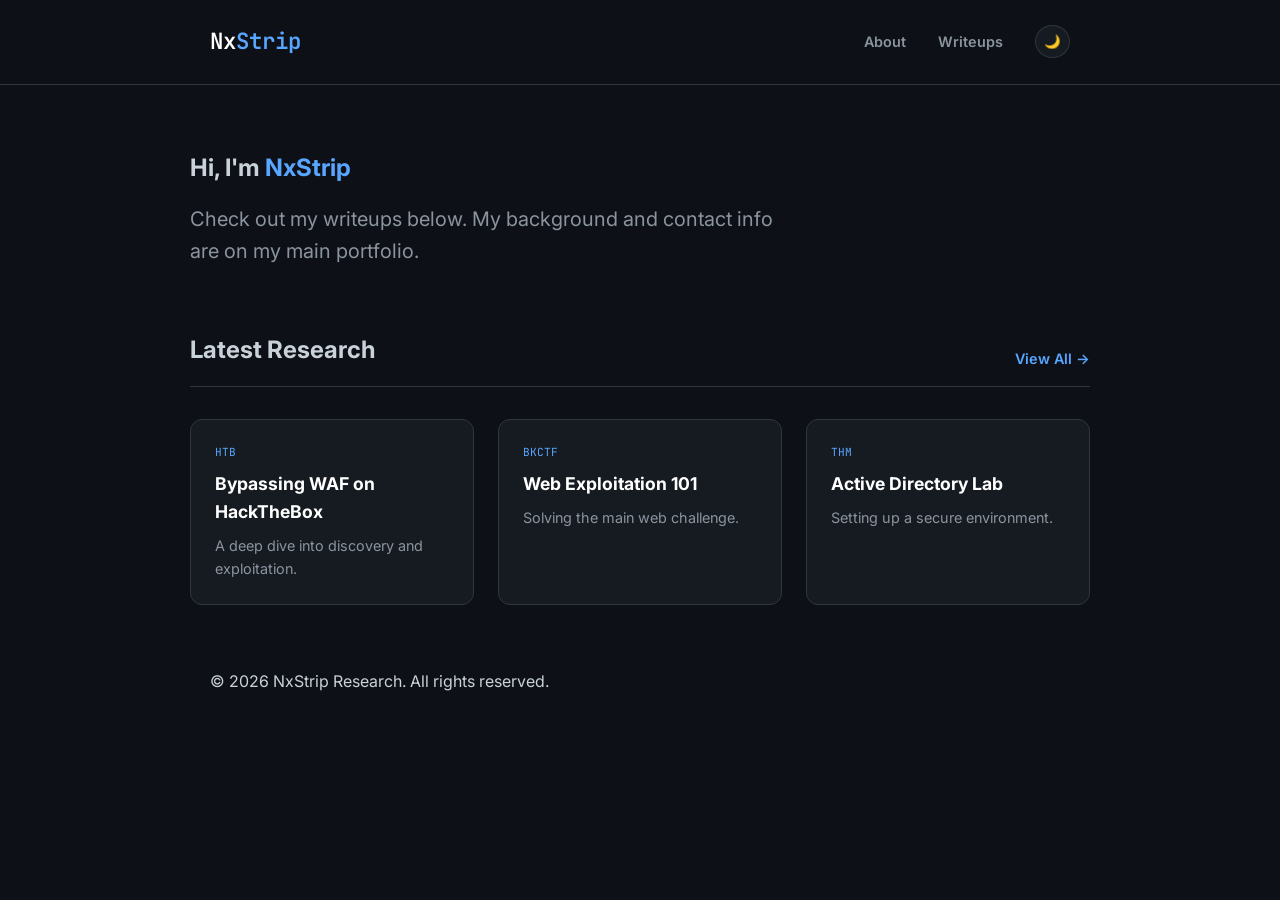
==== index.html @ ff256d43 "Enhance SEO and update content in index.html Updated the title and added meta tags for SEO. Modified" ====
<!DOCTYPE html>
<html lang="en" data-theme="dark">
<head>
    <meta charset="UTF-8">
    <meta name="viewport" content="width=device-width, initial-scale=1.0">
    
    <title>NxStrip | Security Research & Writeups</title>
    <meta name="description" content="Cybersecurity writeups, CTF walkthroughs, and security research by NxStrip. Exploring Red Team operations and vulnerability assessment.">
    <meta name="keywords" content="Cybersecurity Writeups, CTF Walkthroughs, HTB, THM, Red Team, Bug Bounty, NxStrip">
    <meta name="author" content="NxStrip">

    <meta property="og:type" content="website">
    <meta property="og:url" content="https://nxstrip-writeups.vercel.app/">
    <meta property="og:title" content="NxStrip | Security Research & Writeups">
    <meta property="og:description" content="Detailed security research, CTF solutions, and machine walkthroughs by NxStrip.">
    <meta property="og:image" content="https://nxstrip.vercel.app/assets/Banner.png"> 

    <meta property="twitter:card" content="summary_large_image">
    <meta property="twitter:url" content="https://nxstrip-writeups.vercel.app/">
    <meta property="twitter:title" content="NxStrip | Security Research & Writeups">
    <meta property="twitter:description" content="Detailed security research, CTF solutions, and machine walkthroughs by NxStrip.">
    <meta property="twitter:image" content="https://nxstrip.vercel.app/assets/Banner.png">

    <meta name="google-site-verification" content="1mSbR5uK103kIENG4MTsjqUqDj8OhXG8KhCVlVGKae4" />

    <link rel="stylesheet" href="style.css">
    <link href="https://fonts.googleapis.com/css2?family=Inter:wght@300;400;600&family=JetBrains+Mono&display=swap" rel="stylesheet">
    
    <script defer src="/_vercel/insights/script.js"></script>
</head>
<body>

    <nav>
        <div class="container">
            <a href="index.html" class="logo">Nx<span>Strip</span></a>
            <div class="nav-right">
                <ul>
                    <li><a href="https://nxstrip.vercel.app/">About</a></li>
                    <li><a href="writeups.html">Writeups</a></li>
                </ul>
                <button id="theme-toggle" aria-label="Toggle Theme">
                    <span class="icon">🌙</span>
                </button>
            </div>
        </div>
    </nav>

    <section id="about" class="container section-padding">
        <div class="about-content">
            <h1>Hi, I'm <span class="highlight">NxStrip</span></h1>
            <p class="bio">Check out my writeups below. My background and contact info are on my main portfolio.</p>
        </div>
    </section>

    <main class="container section-padding" style="padding-top: 0;">
        <div class="section-header">
            <h2>Latest Research</h2>
            <a href="writeups.html" class="btn-more">View All →</a>
        </div>
        <hr class="divider">
        <div id="latest-grid" class="grid"></div>
    </main>

    <footer>
        <div class="container">
            <p>&copy; 2026 NxStrip Research. All rights reserved.</p>
        </div>
    </footer>

    <script src="db.js"></script>
    <script src="script.js"></script>
    
</body>
</html>
---- style.css ----
:root[data-theme="dark"] {
    --bg: #0d1117;
    --card-bg: #161b22;
    --text-main: #c9d1d9;
    --text-dim: #8b949e;
    --accent: #58a6ff;
    --border: #30363d;
    --header-color: #ffffff;
}

:root[data-theme="light"] {
    --bg: #f6f8fa;
    --card-bg: #ffffff;
    --text-main: #24292f;
    --text-dim: #57606a;
    --accent: #0969da;
    --border: #d0d7de;
    --header-color: #1b1f24;
}

* { box-sizing: border-box; margin: 0; padding: 0; transition: background 0.3s, color 0.3s; }

body {
    background-color: var(--bg);
    color: var(--text-main);
    font-family: 'Inter', sans-serif;
    line-height: 1.6;
}

.container { max-width: 900px; margin: 0 auto; padding: 0 20px; }
.section-padding { padding: 4rem 0; }
.highlight { color: var(--accent); }

/* Navigation */
nav { padding: 1.5rem 0; border-bottom: 1px solid var(--border); position: sticky; top: 0; background: var(--bg); z-index: 100; }
nav .container { display: flex; justify-content: space-between; align-items: center; }
.nav-right { display: flex; align-items: center; gap: 2rem; }
.logo { font-family: 'JetBrains Mono', monospace; font-weight: 600; text-decoration: none; color: var(--header-color); font-size: 1.4rem; }
.logo span { color: var(--accent); }
nav ul { display: flex; list-style: none; gap: 2rem; }
nav ul a { text-decoration: none; color: var(--text-dim); font-size: 0.9rem; font-weight: 600; }

/* Theme Toggle */
#theme-toggle { background: var(--card-bg); border: 1px solid var(--border); padding: 8px; border-radius: 50%; cursor: pointer; display: flex; align-items: center; justify-content: center; }

/* About Section */
.bio { font-size: 1.25rem; color: var(--text-dim); margin-top: 1rem; max-width: 600px; }
.skills { margin-top: 1.5rem; display: flex; gap: 0.8rem; flex-wrap: wrap; }
.skills span { background: var(--border); padding: 4px 12px; border-radius: 20px; font-size: 0.8rem; font-family: 'JetBrains Mono'; }

/* Writeups Grid */
.section-header { display: flex; justify-content: space-between; align-items: flex-end; margin-bottom: 1rem; }
.btn-more { text-decoration: none; color: var(--accent); font-weight: 600; font-size: 0.9rem; }
.divider { border: 0; border-top: 1px solid var(--border); margin-bottom: 2rem; }
.grid { display: grid; grid-template-columns: repeat(auto-fill, minmax(280px, 1fr)); gap: 1.5rem; }

.card {
    background: var(--card-bg);
    border: 1px solid var(--border);
    padding: 1.5rem;
    border-radius: 12px;
    text-decoration: none;
    display: flex;
    flex-direction: column;
}

.card:hover { border-color: var(--accent); transform: translateY(-3px); transition: 0.2s; }
.platform-tag { font-family: 'JetBrains Mono'; font-size: 0.7rem; text-transform: uppercase; color: var(--accent); margin-bottom: 0.5rem; display: block; }
.card h3 { color: var(--header-color); margin-bottom: 0.5rem; font-size: 1.1rem; }
.card p { color: var(--text-dim); font-size: 0.9rem; flex-grow: 1; }

/* Markdown Reader Improvements */
.markdown-body {
    font-size: 1.1rem;
    line-height: 1.8;
    max-width: 800px;
    margin: 0 auto;
}

.markdown-body h1, .markdown-body h2, .markdown-body h3 {
    color: var(--header-color);
    margin-top: 2.5rem;
    margin-bottom: 1rem;
    font-weight: 600;
}

.markdown-body h1 { border-bottom: 2px solid var(--accent); padding-bottom: 0.5rem; }

.markdown-body p { margin-bottom: 1.5rem; color: var(--text-main); }

/* Pro Code Blocks */
.markdown-body pre {
    background: #000 !important;
    padding: 1.5rem;
    border-radius: 8px;
    border: 1px solid var(--border);
    overflow-x: auto;
    margin: 2rem 0;
}

.markdown-body code {
    font-family: 'JetBrains Mono', monospace;
    font-size: 0.95rem;
}

/* Image styling inside writeups */
.markdown-body img {
    max-width: 100%;
    border-radius: 8px;
    border: 1px solid var(--border);
    margin: 2rem 0;
}

/* Blockquotes for "Analysis" notes */
.markdown-body blockquote {
    border-left: 4px solid var(--accent);
    padding: 1rem 1.5rem;
    background: var(--card-bg);
    margin: 2rem 0;
    font-style: italic;
    color: var(--text-dim);
}
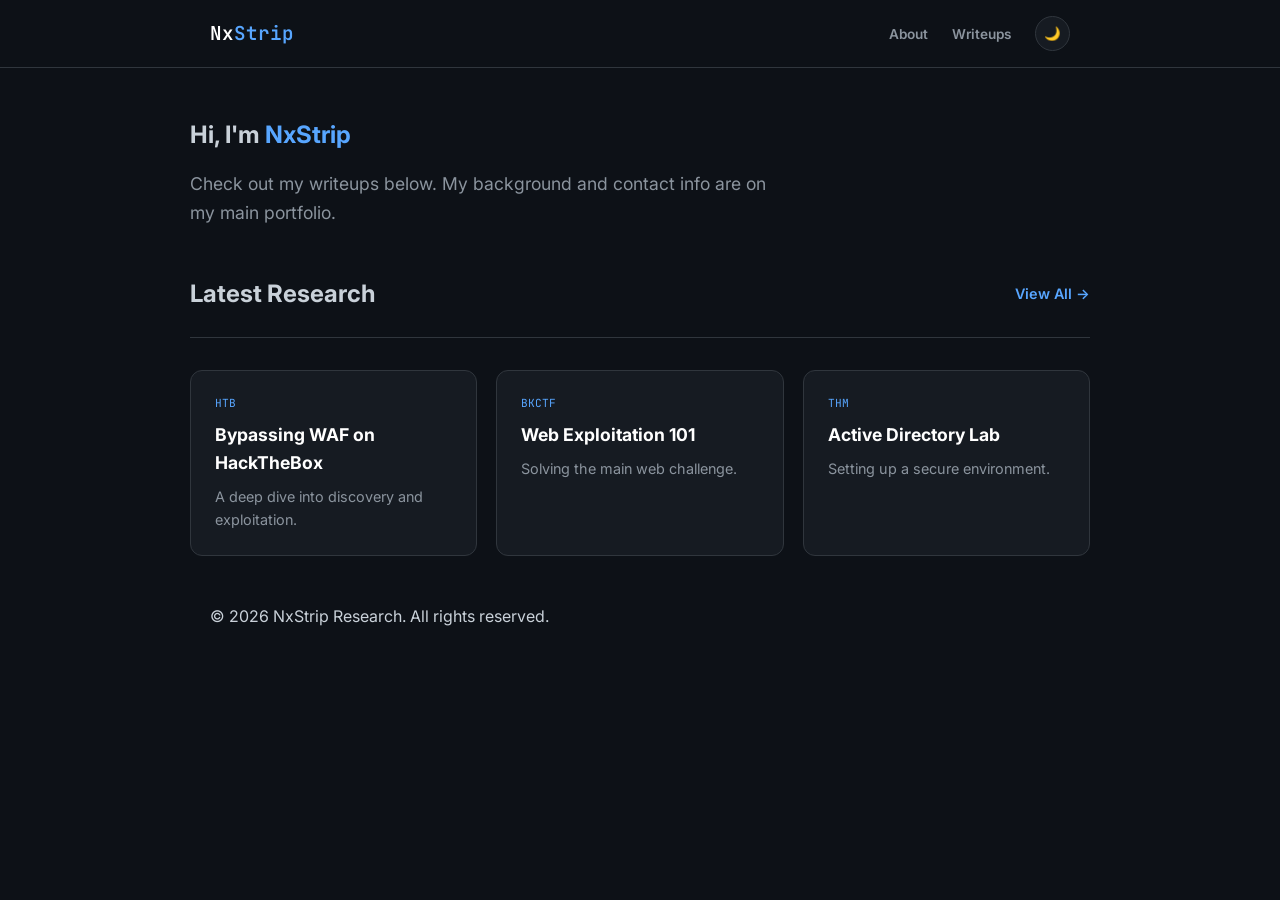
==== commit d94bb6ad: "Update Open Graph and Twitter image URLs" ====
--- a/index.html
+++ b/index.html
@@ -13,18 +13,23 @@
     <meta property="og:url" content="https://nxstrip-writeups.vercel.app/">
     <meta property="og:title" content="NxStrip | Security Research & Writeups">
     <meta property="og:description" content="Detailed security research, CTF solutions, and machine walkthroughs by NxStrip.">
-    <meta property="og:image" content="https://nxstrip.vercel.app/assets/Banner.png"> 
+    <meta property="og:image" content="https://nxstrip-writeups.app/assets/Banner.png"> 
 
     <meta property="twitter:card" content="summary_large_image">
     <meta property="twitter:url" content="https://nxstrip-writeups.vercel.app/">
     <meta property="twitter:title" content="NxStrip | Security Research & Writeups">
     <meta property="twitter:description" content="Detailed security research, CTF solutions, and machine walkthroughs by NxStrip.">
-    <meta property="twitter:image" content="https://nxstrip.vercel.app/assets/Banner.png">
+    <meta property="twitter:image" content="https://nxstrip-writeups.app/assets/Banner.png">
 
     <meta name="google-site-verification" content="1mSbR5uK103kIENG4MTsjqUqDj8OhXG8KhCVlVGKae4" />
 
     <link rel="stylesheet" href="style.css">
     <link href="https://fonts.googleapis.com/css2?family=Inter:wght@300;400;600&family=JetBrains+Mono&display=swap" rel="stylesheet">
+
+    
+    <link rel="icon" type="image/x-icon" href="assets/favicon.ico">
+    <link rel="icon" type="image/png" href="assets/favicon.png">
+    <link rel="apple-touch-icon" sizes="180x180" href="assets/apple-touch-icon.png">
     
     <script defer src="/_vercel/insights/script.js"></script>
 </head>
--- a/style.css
+++ b/style.css
@@ -25,34 +25,34 @@
     color: var(--text-main);
     font-family: 'Inter', sans-serif;
     line-height: 1.6;
+    overflow-x: hidden; /* Prevents accidental horizontal scrolling */
 }
 
 .container { max-width: 900px; margin: 0 auto; padding: 0 20px; }
-.section-padding { padding: 4rem 0; }
+.section-padding { padding: 3rem 0; } /* Slightly reduced for mobile-friendly spacing */
 .highlight { color: var(--accent); }
 
 /* Navigation */
-nav { padding: 1.5rem 0; border-bottom: 1px solid var(--border); position: sticky; top: 0; background: var(--bg); z-index: 100; }
+nav { padding: 1rem 0; border-bottom: 1px solid var(--border); position: sticky; top: 0; background: var(--bg); z-index: 100; }
 nav .container { display: flex; justify-content: space-between; align-items: center; }
-.nav-right { display: flex; align-items: center; gap: 2rem; }
-.logo { font-family: 'JetBrains Mono', monospace; font-weight: 600; text-decoration: none; color: var(--header-color); font-size: 1.4rem; }
+.nav-right { display: flex; align-items: center; gap: 1.5rem; }
+.logo { font-family: 'JetBrains Mono', monospace; font-weight: 600; text-decoration: none; color: var(--header-color); font-size: 1.2rem; }
 .logo span { color: var(--accent); }
-nav ul { display: flex; list-style: none; gap: 2rem; }
-nav ul a { text-decoration: none; color: var(--text-dim); font-size: 0.9rem; font-weight: 600; }
+nav ul { display: flex; list-style: none; gap: 1.5rem; }
+nav ul a { text-decoration: none; color: var(--text-dim); font-size: 0.85rem; font-weight: 600; }
+nav ul a.highlight { color: var(--accent); }
 
 /* Theme Toggle */
-#theme-toggle { background: var(--card-bg); border: 1px solid var(--border); padding: 8px; border-radius: 50%; cursor: pointer; display: flex; align-items: center; justify-content: center; }
+#theme-toggle { background: var(--card-bg); border: 1px solid var(--border); padding: 8px; border-radius: 50%; cursor: pointer; display: flex; align-items: center; justify-content: center; width: 35px; height: 35px; }
 
 /* About Section */
-.bio { font-size: 1.25rem; color: var(--text-dim); margin-top: 1rem; max-width: 600px; }
-.skills { margin-top: 1.5rem; display: flex; gap: 0.8rem; flex-wrap: wrap; }
-.skills span { background: var(--border); padding: 4px 12px; border-radius: 20px; font-size: 0.8rem; font-family: 'JetBrains Mono'; }
+.bio { font-size: 1.1rem; color: var(--text-dim); margin-top: 1rem; max-width: 600px; }
 
 /* Writeups Grid */
-.section-header { display: flex; justify-content: space-between; align-items: flex-end; margin-bottom: 1rem; }
+.section-header { display: flex; justify-content: space-between; align-items: center; margin-bottom: 1.5rem; }
 .btn-more { text-decoration: none; color: var(--accent); font-weight: 600; font-size: 0.9rem; }
 .divider { border: 0; border-top: 1px solid var(--border); margin-bottom: 2rem; }
-.grid { display: grid; grid-template-columns: repeat(auto-fill, minmax(280px, 1fr)); gap: 1.5rem; }
+.grid { display: grid; grid-template-columns: repeat(auto-fill, minmax(280px, 1fr)); gap: 1.2rem; }
 
 .card {
     background: var(--card-bg);
@@ -62,61 +62,43 @@
     text-decoration: none;
     display: flex;
     flex-direction: column;
+    height: 100%;
 }
 
-.card:hover { border-color: var(--accent); transform: translateY(-3px); transition: 0.2s; }
-.platform-tag { font-family: 'JetBrains Mono'; font-size: 0.7rem; text-transform: uppercase; color: var(--accent); margin-bottom: 0.5rem; display: block; }
+.card:hover { border-color: var(--accent); transform: translateY(-3px); }
+.platform-tag { font-family: 'JetBrains Mono'; font-size: 0.7rem; text-transform: uppercase; color: var(--accent); margin-bottom: 0.5rem; }
 .card h3 { color: var(--header-color); margin-bottom: 0.5rem; font-size: 1.1rem; }
 .card p { color: var(--text-dim); font-size: 0.9rem; flex-grow: 1; }
 
 /* Markdown Reader Improvements */
-.markdown-body {
-    font-size: 1.1rem;
-    line-height: 1.8;
-    max-width: 800px;
-    margin: 0 auto;
+.markdown-body { font-size: 1.05rem; line-height: 1.7; max-width: 100%; margin: 0 auto; word-wrap: break-word; }
+.markdown-body h1, .markdown-body h2, .markdown-body h3 { color: var(--header-color); margin-top: 2rem; margin-bottom: 1rem; font-weight: 600; }
+.markdown-body h1 { border-bottom: 2px solid var(--accent); padding-bottom: 0.5rem; font-size: 1.8rem; }
+.markdown-body pre { background: #000 !important; padding: 1.2rem; border-radius: 8px; border: 1px solid var(--border); overflow-x: auto; margin: 1.5rem 0; }
+.markdown-body code { font-family: 'JetBrains Mono', monospace; font-size: 0.9rem; }
+.markdown-body img { max-width: 100%; height: auto; border-radius: 8px; border: 1px solid var(--border); margin: 1.5rem 0; }
+
+/* ============================================================
+   MOBILE RESPONSIVENESS 
+   ============================================================ */
+
+@media (max-width: 600px) {
+    .section-padding { padding: 2rem 0; }
+    
+    /* Navigation Adjustments */
+    .nav-right { gap: 1rem; }
+    nav ul { gap: 1rem; }
+    .logo { font-size: 1.1rem; }
+    
+    /* Bio & Typography */
+    .bio { font-size: 1rem; }
+    .markdown-body { font-size: 1rem; }
+    .markdown-body h1 { font-size: 1.5rem; }
+
+    /* Filters (for writeups.html) */
+    .filters { flex-direction: column; align-items: stretch; gap: 0.8rem; }
+    .filter-dropdown { width: 100%; }
+    
+    /* Grid Spacing */
+    .grid { grid-template-columns: 1fr; gap: 1rem; }
 }
-
-.markdown-body h1, .markdown-body h2, .markdown-body h3 {
-    color: var(--header-color);
-    margin-top: 2.5rem;
-    margin-bottom: 1rem;
-    font-weight: 600;
-}
-
-.markdown-body h1 { border-bottom: 2px solid var(--accent); padding-bottom: 0.5rem; }
-
-.markdown-body p { margin-bottom: 1.5rem; color: var(--text-main); }
-
-/* Pro Code Blocks */
-.markdown-body pre {
-    background: #000 !important;
-    padding: 1.5rem;
-    border-radius: 8px;
-    border: 1px solid var(--border);
-    overflow-x: auto;
-    margin: 2rem 0;
-}
-
-.markdown-body code {
-    font-family: 'JetBrains Mono', monospace;
-    font-size: 0.95rem;
-}
-
-/* Image styling inside writeups */
-.markdown-body img {
-    max-width: 100%;
-    border-radius: 8px;
-    border: 1px solid var(--border);
-    margin: 2rem 0;
-}
-
-/* Blockquotes for "Analysis" notes */
-.markdown-body blockquote {
-    border-left: 4px solid var(--accent);
-    padding: 1rem 1.5rem;
-    background: var(--card-bg);
-    margin: 2rem 0;
-    font-style: italic;
-    color: var(--text-dim);
-}
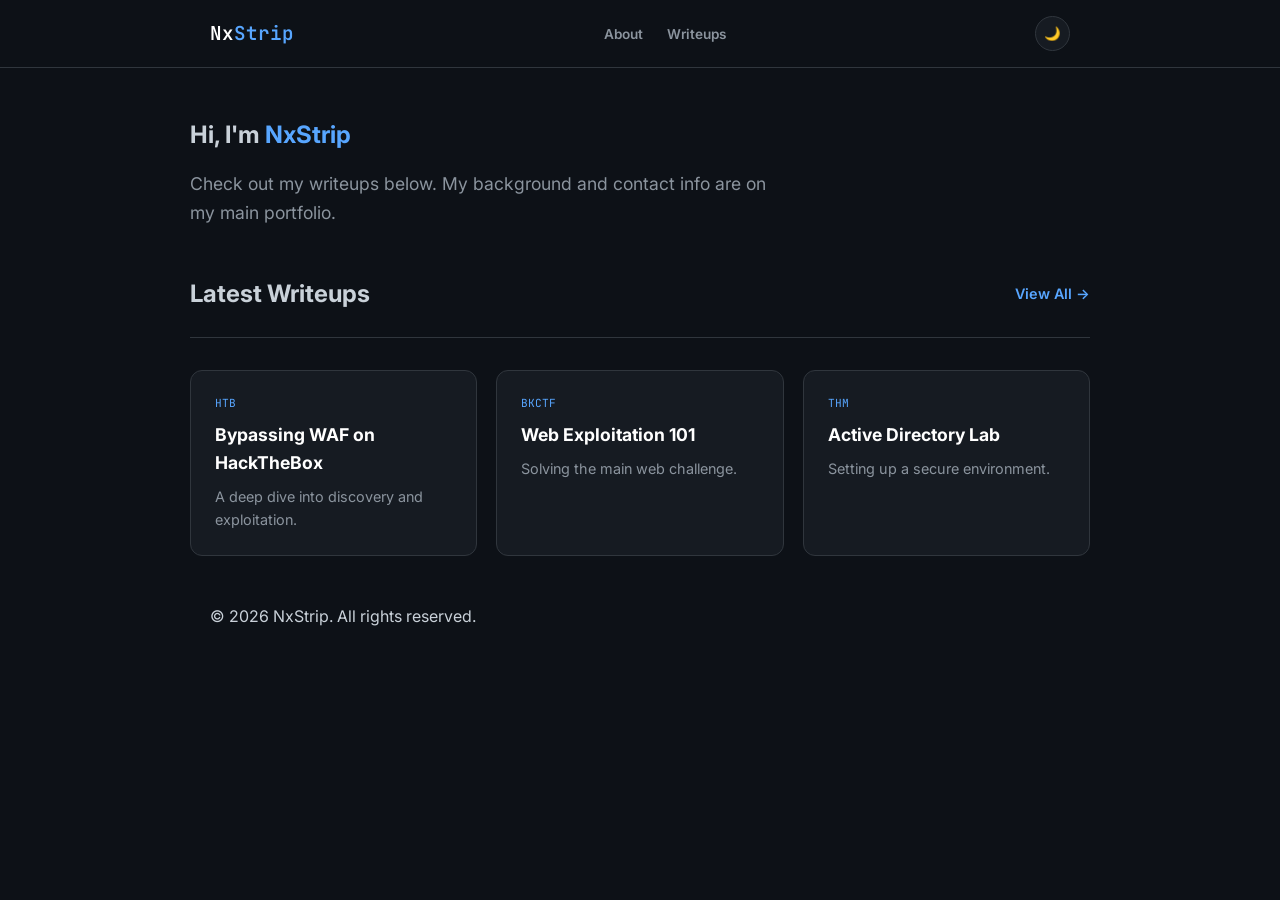
==== commit 4b609a2c: "Refactor navigation and update section titles" ====
--- a/index.html
+++ b/index.html
@@ -4,22 +4,22 @@
     <meta charset="UTF-8">
     <meta name="viewport" content="width=device-width, initial-scale=1.0">
     
-    <title>NxStrip | Security Research & Writeups</title>
+    <title>NxStrip |Technical Writeups </title>
     <meta name="description" content="Cybersecurity writeups, CTF walkthroughs, and security research by NxStrip. Exploring Red Team operations and vulnerability assessment.">
     <meta name="keywords" content="Cybersecurity Writeups, CTF Walkthroughs, HTB, THM, Red Team, Bug Bounty, NxStrip">
     <meta name="author" content="NxStrip">
 
     <meta property="og:type" content="website">
     <meta property="og:url" content="https://nxstrip-writeups.vercel.app/">
-    <meta property="og:title" content="NxStrip | Security Research & Writeups">
+    <meta property="og:title" content="NxStrip | Technical Writeups">
     <meta property="og:description" content="Detailed security research, CTF solutions, and machine walkthroughs by NxStrip.">
-    <meta property="og:image" content="https://nxstrip-writeups.app/assets/Banner.png"> 
+    <meta property="og:image" content="https://nxstrip-writeups.vercel.app/assets/Banner.png"> 
 
     <meta property="twitter:card" content="summary_large_image">
     <meta property="twitter:url" content="https://nxstrip-writeups.vercel.app/">
-    <meta property="twitter:title" content="NxStrip | Security Research & Writeups">
+    <meta property="twitter:title" content="NxStrip | Technical Writeups">
     <meta property="twitter:description" content="Detailed security research, CTF solutions, and machine walkthroughs by NxStrip.">
-    <meta property="twitter:image" content="https://nxstrip-writeups.app/assets/Banner.png">
+    <meta property="twitter:image" content="https://nxstrip-writeups.vercel.app/assets/Banner.png">
 
     <meta name="google-site-verification" content="1mSbR5uK103kIENG4MTsjqUqDj8OhXG8KhCVlVGKae4" />
 
@@ -35,14 +35,16 @@
 </head>
 <body>
 
-    <nav>
-        <div class="container">
+<nav>
+        <div class="container nav-wrapper">
             <a href="index.html" class="logo">Nx<span>Strip</span></a>
+            
+            <ul class="nav-links">
+                <li><a href="https://nxstrip.vercel.app/">About</a></li>
+                <li><a href="writeups.html">Writeups</a></li>
+            </ul>
+
             <div class="nav-right">
-                <ul>
-                    <li><a href="https://nxstrip.vercel.app/">About</a></li>
-                    <li><a href="writeups.html">Writeups</a></li>
-                </ul>
                 <button id="theme-toggle" aria-label="Toggle Theme">
                     <span class="icon">🌙</span>
                 </button>
@@ -59,7 +61,7 @@
 
     <main class="container section-padding" style="padding-top: 0;">
         <div class="section-header">
-            <h2>Latest Research</h2>
+            <h2>Latest Writeups</h2>
             <a href="writeups.html" class="btn-more">View All →</a>
         </div>
         <hr class="divider">
@@ -68,7 +70,7 @@
 
     <footer>
         <div class="container">
-            <p>&copy; 2026 NxStrip Research. All rights reserved.</p>
+            <p>&copy; 2026 NxStrip. All rights reserved.</p>
         </div>
     </footer>
 
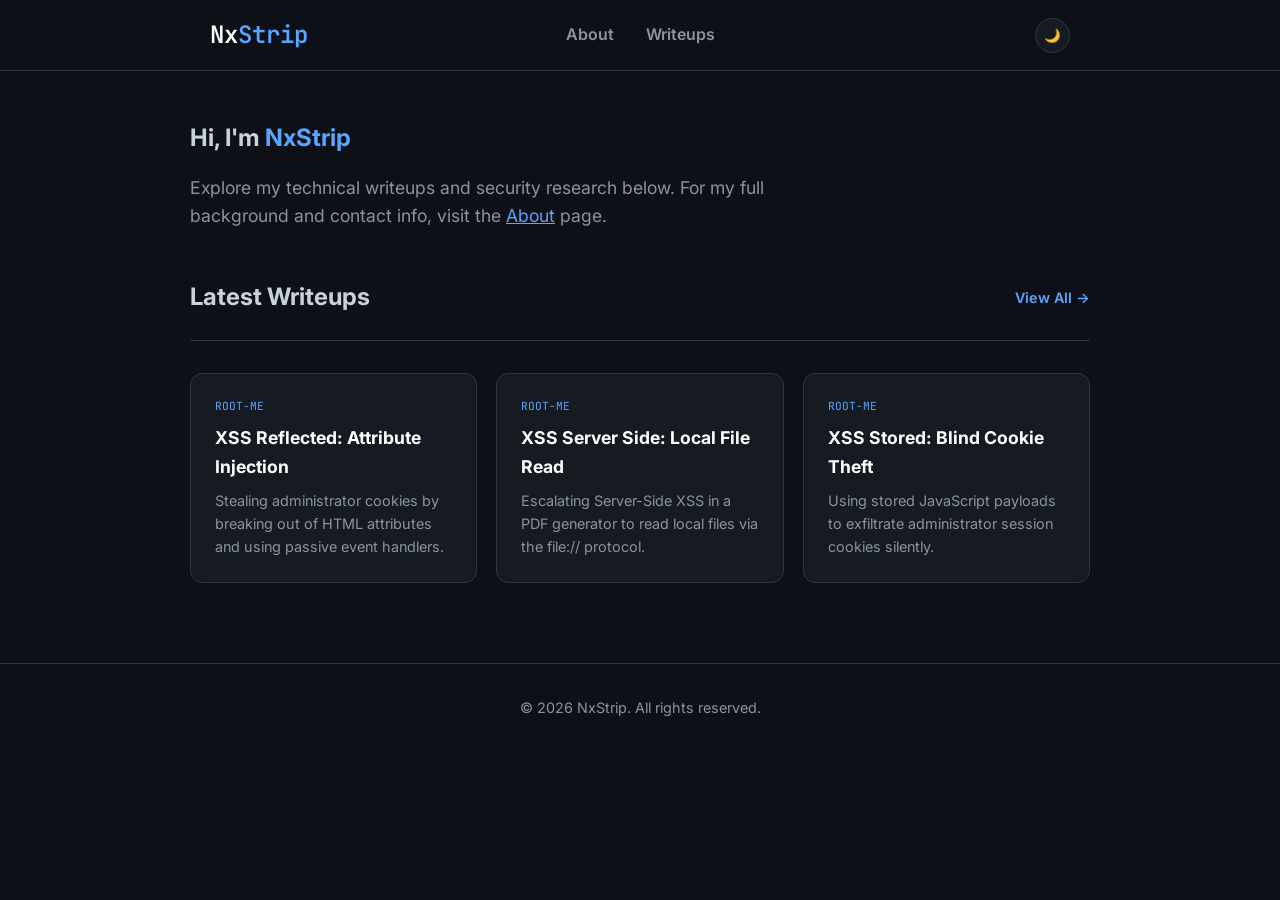
==== commit 7143c966: "Update index.html" ====
--- a/index.html
+++ b/index.html
@@ -55,7 +55,7 @@
     <section id="about" class="container section-padding">
         <div class="about-content">
             <h1>Hi, I'm <span class="highlight">NxStrip</span></h1>
-            <p class="bio">Check out my writeups below. My background and contact info are on my main portfolio.</p>
+            <p class="bio">Explore my technical writeups and security research below. For my full background and contact info, visit the <a href="https://nxstrip.vercel.app/" class="highlight">About</a> page.</p>
         </div>
     </section>
 
--- a/style.css
+++ b/style.css
@@ -1,3 +1,6 @@
+/* ============================================================
+   VARIABLES & THEMES
+   ============================================================ */
 :root[data-theme="dark"] {
     --bg: #0d1117;
     --card-bg: #161b22;
@@ -18,42 +21,153 @@
     --header-color: #1b1f24;
 }
 
-* { box-sizing: border-box; margin: 0; padding: 0; transition: background 0.3s, color 0.3s; }
+/* ============================================================
+   BASE STYLES
+   ============================================================ */
+* { 
+    box-sizing: border-box; 
+    margin: 0; 
+    padding: 0; 
+    transition: background 0.3s, color 0.3s; 
+}
 
 body {
     background-color: var(--bg);
     color: var(--text-main);
     font-family: 'Inter', sans-serif;
     line-height: 1.6;
-    overflow-x: hidden; /* Prevents accidental horizontal scrolling */
-}
-
-.container { max-width: 900px; margin: 0 auto; padding: 0 20px; }
-.section-padding { padding: 3rem 0; } /* Slightly reduced for mobile-friendly spacing */
-.highlight { color: var(--accent); }
-
-/* Navigation */
-nav { padding: 1rem 0; border-bottom: 1px solid var(--border); position: sticky; top: 0; background: var(--bg); z-index: 100; }
-nav .container { display: flex; justify-content: space-between; align-items: center; }
-.nav-right { display: flex; align-items: center; gap: 1.5rem; }
-.logo { font-family: 'JetBrains Mono', monospace; font-weight: 600; text-decoration: none; color: var(--header-color); font-size: 1.2rem; }
-.logo span { color: var(--accent); }
-nav ul { display: flex; list-style: none; gap: 1.5rem; }
-nav ul a { text-decoration: none; color: var(--text-dim); font-size: 0.85rem; font-weight: 600; }
-nav ul a.highlight { color: var(--accent); }
+    overflow-x: hidden;
+}
+
+.container { 
+    max-width: 900px; 
+    margin: 0 auto; 
+    padding: 0 20px; 
+}
+
+.section-padding { 
+    padding: 3rem 0; 
+}
+
+.highlight { 
+    color: var(--accent); 
+}
+
+/* ============================================================
+   NAVIGATION (Updated for Centering & Size)
+   ============================================================ */
+nav { 
+    padding: 1rem 0; 
+    border-bottom: 1px solid var(--border); 
+    position: sticky; 
+    top: 0; 
+    background: var(--bg); 
+    z-index: 100; 
+}
+
+/* Wrapper allows absolute centering of links relative to the whole bar */
+nav .nav-wrapper { 
+    display: flex; 
+    justify-content: space-between; 
+    align-items: center; 
+    position: relative; 
+}
+
+/* Logo - Increased to 1.5rem to match main portfolio */
+.logo { 
+    font-family: 'JetBrains Mono', monospace; 
+    font-weight: 600; 
+    text-decoration: none; 
+    color: var(--header-color); 
+    font-size: 1.5rem; 
+}
+
+.logo span { 
+    color: var(--accent); 
+}
+
+/* Navigation Links - Centered & Increased to 1rem */
+.nav-links { 
+    display: flex; 
+    list-style: none; 
+    gap: 2rem; 
+    position: absolute; 
+    left: 50%; 
+    transform: translateX(-50%); 
+}
+
+.nav-links a { 
+    text-decoration: none; 
+    color: var(--text-dim); 
+    font-size: 1rem; 
+    font-weight: 600; 
+}
+
+.nav-links a:hover,
+.nav-links a.active { 
+    color: var(--accent); 
+}
+
+.nav-right { 
+    display: flex; 
+    align-items: center; 
+    gap: 1.5rem; 
+}
 
 /* Theme Toggle */
-#theme-toggle { background: var(--card-bg); border: 1px solid var(--border); padding: 8px; border-radius: 50%; cursor: pointer; display: flex; align-items: center; justify-content: center; width: 35px; height: 35px; }
+#theme-toggle { 
+    background: var(--card-bg); 
+    border: 1px solid var(--border); 
+    padding: 8px; 
+    border-radius: 50%; 
+    cursor: pointer; 
+    display: flex; 
+    align-items: center; 
+    justify-content: center; 
+    width: 35px; 
+    height: 35px; 
+}
+
+/* ============================================================
+   SECTIONS & CONTENT
+   ============================================================ */
 
 /* About Section */
-.bio { font-size: 1.1rem; color: var(--text-dim); margin-top: 1rem; max-width: 600px; }
-
-/* Writeups Grid */
-.section-header { display: flex; justify-content: space-between; align-items: center; margin-bottom: 1.5rem; }
-.btn-more { text-decoration: none; color: var(--accent); font-weight: 600; font-size: 0.9rem; }
-.divider { border: 0; border-top: 1px solid var(--border); margin-bottom: 2rem; }
-.grid { display: grid; grid-template-columns: repeat(auto-fill, minmax(280px, 1fr)); gap: 1.2rem; }
-
+.bio { 
+    font-size: 1.1rem; 
+    color: var(--text-dim); 
+    margin-top: 1rem; 
+    max-width: 600px; 
+}
+
+/* Header & Grid */
+.section-header { 
+    display: flex; 
+    justify-content: space-between; 
+    align-items: center; 
+    margin-bottom: 1.5rem; 
+}
+
+.btn-more { 
+    text-decoration: none; 
+    color: var(--accent); 
+    font-weight: 600; 
+    font-size: 0.9rem; 
+}
+
+.divider { 
+    border: 0; 
+    border-top: 1px solid var(--border); 
+    margin-bottom: 2rem; 
+}
+
+.grid { 
+    display: grid; 
+    grid-template-columns: repeat(auto-fill, minmax(280px, 1fr)); 
+    gap: 1.2rem; 
+}
+
+/* Writeup Cards */
 .card {
     background: var(--card-bg);
     border: 1px solid var(--border);
@@ -65,40 +179,145 @@
     height: 100%;
 }
 
-.card:hover { border-color: var(--accent); transform: translateY(-3px); }
-.platform-tag { font-family: 'JetBrains Mono'; font-size: 0.7rem; text-transform: uppercase; color: var(--accent); margin-bottom: 0.5rem; }
-.card h3 { color: var(--header-color); margin-bottom: 0.5rem; font-size: 1.1rem; }
-.card p { color: var(--text-dim); font-size: 0.9rem; flex-grow: 1; }
-
-/* Markdown Reader Improvements */
-.markdown-body { font-size: 1.05rem; line-height: 1.7; max-width: 100%; margin: 0 auto; word-wrap: break-word; }
-.markdown-body h1, .markdown-body h2, .markdown-body h3 { color: var(--header-color); margin-top: 2rem; margin-bottom: 1rem; font-weight: 600; }
-.markdown-body h1 { border-bottom: 2px solid var(--accent); padding-bottom: 0.5rem; font-size: 1.8rem; }
-.markdown-body pre { background: #000 !important; padding: 1.2rem; border-radius: 8px; border: 1px solid var(--border); overflow-x: auto; margin: 1.5rem 0; }
-.markdown-body code { font-family: 'JetBrains Mono', monospace; font-size: 0.9rem; }
-.markdown-body img { max-width: 100%; height: auto; border-radius: 8px; border: 1px solid var(--border); margin: 1.5rem 0; }
+.card:hover { 
+    border-color: var(--accent); 
+    transform: translateY(-3px); 
+}
+
+.platform-tag { 
+    font-family: 'JetBrains Mono'; 
+    font-size: 0.7rem; 
+    text-transform: uppercase; 
+    color: var(--accent); 
+    margin-bottom: 0.5rem; 
+}
+
+.card h3 { 
+    color: var(--header-color); 
+    margin-bottom: 0.5rem; 
+    font-size: 1.1rem; 
+}
+
+.card p { 
+    color: var(--text-dim); 
+    font-size: 0.9rem; 
+    flex-grow: 1; 
+}
+
+/* ============================================================
+   FOOTER
+   ============================================================ */
+footer {
+    padding: 2rem 0;
+    text-align: center;
+    border-top: 1px solid var(--border);
+    margin-top: 2rem;
+}
+
+footer p {
+    color: var(--text-dim);
+    font-size: 0.9rem;
+}
+
+/* ============================================================
+   MARKDOWN READER STYLES
+   ============================================================ */
+.markdown-body { 
+    font-size: 1.05rem; 
+    line-height: 1.7; 
+    max-width: 100%; 
+    margin: 0 auto; 
+    word-wrap: break-word; 
+}
+
+.markdown-body h1, .markdown-body h2, .markdown-body h3 { 
+    color: var(--header-color); 
+    margin-top: 2rem; 
+    margin-bottom: 1rem; 
+    font-weight: 600; 
+}
+
+.markdown-body h1 { 
+    border-bottom: 2px solid var(--accent); 
+    padding-bottom: 0.5rem; 
+    font-size: 1.8rem; 
+}
+
+.markdown-body pre { 
+    background: #000 !important; 
+    padding: 1.2rem; 
+    border-radius: 8px; 
+    border: 1px solid var(--border); 
+    overflow-x: auto; 
+    margin: 1.5rem 0; 
+}
+
+.markdown-body code { 
+    font-family: 'JetBrains Mono', monospace; 
+    font-size: 0.9rem; 
+}
+
+.markdown-body img { 
+    max-width: 100%; 
+    height: auto; 
+    border-radius: 8px; 
+    border: 1px solid var(--border); 
+    margin: 1.5rem 0; 
+}
 
 /* ============================================================
    MOBILE RESPONSIVENESS 
    ============================================================ */
-
 @media (max-width: 600px) {
     .section-padding { padding: 2rem 0; }
     
-    /* Navigation Adjustments */
-    .nav-right { gap: 1rem; }
-    nav ul { gap: 1rem; }
-    .logo { font-size: 1.1rem; }
+    /* Reset absolute centering for mobile to prevent overlap */
+    nav .nav-wrapper { position: static; flex-wrap: wrap; gap: 1rem; }
     
-    /* Bio & Typography */
+    .nav-links { 
+        position: static; 
+        transform: none; 
+        width: 100%; 
+        justify-content: center;
+        order: 3; /* Push links below logo/toggle on tiny screens */
+        gap: 1.5rem;
+    }
+
+    .logo { font-size: 1.3rem; }
+    
     .bio { font-size: 1rem; }
     .markdown-body { font-size: 1rem; }
     .markdown-body h1 { font-size: 1.5rem; }
 
-    /* Filters (for writeups.html) */
+    .grid { grid-template-columns: 1fr; gap: 1rem; }
+    
+    /* Filters (if used in writeups.html) */
     .filters { flex-direction: column; align-items: stretch; gap: 0.8rem; }
     .filter-dropdown { width: 100%; }
-    
-    /* Grid Spacing */
-    .grid { grid-template-columns: 1fr; gap: 1rem; }
-}
+}
+
+/* Styling for the Writeup Metadata */
+.markdown-body blockquote {
+    border-left: 4px solid var(--accent);
+    padding: 1rem 1.5rem;
+    background: var(--card-bg);
+    border-radius: 0 8px 8px 0;
+    margin: 1.5rem 0;
+    color: var(--text-main);
+}
+
+.markdown-body blockquote p {
+    margin: 0;
+    display: flex;
+    flex-direction: column; /* This forces the stack! */
+    gap: 0.5rem;
+}
+
+/* Optional: Removes the horizontal line if it's too distracting */
+.markdown-body hr {
+    height: 1px;
+    background-color: var(--border);
+    border: none;
+    margin: 2rem 0;
+    opacity: 0.5;
+}
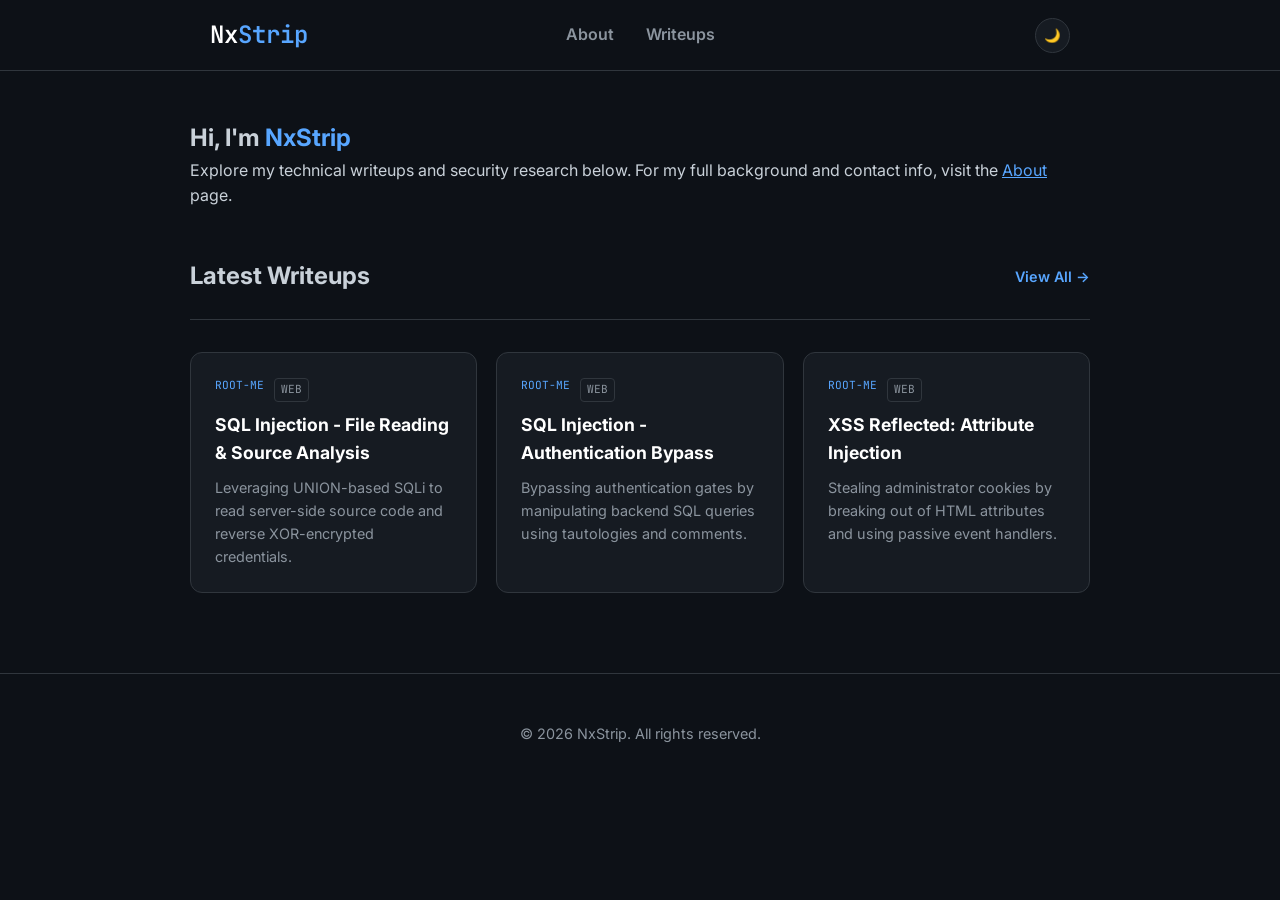
==== commit c560c393: "Update index.html" ====
--- a/index.html
+++ b/index.html
@@ -13,13 +13,13 @@
     <meta property="og:url" content="https://nxstrip-writeups.vercel.app/">
     <meta property="og:title" content="NxStrip | Technical Writeups">
     <meta property="og:description" content="Detailed security research, CTF solutions, and machine walkthroughs by NxStrip.">
-    <meta property="og:image" content="https://nxstrip-writeups.vercel.app/assets/Banner.png"> 
+    <meta property="og:image" content="https://nxstrip-writeups.vercel.app/assets/banner.png"> 
 
     <meta property="twitter:card" content="summary_large_image">
     <meta property="twitter:url" content="https://nxstrip-writeups.vercel.app/">
     <meta property="twitter:title" content="NxStrip | Technical Writeups">
     <meta property="twitter:description" content="Detailed security research, CTF solutions, and machine walkthroughs by NxStrip.">
-    <meta property="twitter:image" content="https://nxstrip-writeups.vercel.app/assets/Banner.png">
+    <meta property="twitter:image" content="https://nxstrip-writeups.vercel.app/assets/banner.png">
 
     <meta name="google-site-verification" content="1mSbR5uK103kIENG4MTsjqUqDj8OhXG8KhCVlVGKae4" />
 
--- a/style.css
+++ b/style.css
@@ -37,6 +37,8 @@
     font-family: 'Inter', sans-serif;
     line-height: 1.6;
     overflow-x: hidden;
+    word-wrap: break-word;
+    overflow-wrap: break-word;
 }
 
 .container { 
@@ -54,7 +56,7 @@
 }
 
 /* ============================================================
-   NAVIGATION (Updated for Centering & Size)
+   NAVIGATION (Centered Links & Larger Logo)
    ============================================================ */
 nav { 
     padding: 1rem 0; 
@@ -65,7 +67,6 @@
     z-index: 100; 
 }
 
-/* Wrapper allows absolute centering of links relative to the whole bar */
 nav .nav-wrapper { 
     display: flex; 
     justify-content: space-between; 
@@ -73,7 +74,6 @@
     position: relative; 
 }
 
-/* Logo - Increased to 1.5rem to match main portfolio */
 .logo { 
     font-family: 'JetBrains Mono', monospace; 
     font-weight: 600; 
@@ -82,11 +82,8 @@
     font-size: 1.5rem; 
 }
 
-.logo span { 
-    color: var(--accent); 
-}
-
-/* Navigation Links - Centered & Increased to 1rem */
+.logo span { color: var(--accent); }
+
 .nav-links { 
     display: flex; 
     list-style: none; 
@@ -114,7 +111,6 @@
     gap: 1.5rem; 
 }
 
-/* Theme Toggle */
 #theme-toggle { 
     background: var(--card-bg); 
     border: 1px solid var(--border); 
@@ -129,18 +125,51 @@
 }
 
 /* ============================================================
-   SECTIONS & CONTENT
-   ============================================================ */
-
-/* About Section */
-.bio { 
-    font-size: 1.1rem; 
+   FILTERS & SEARCH BAR
+   ============================================================ */
+.filters { 
+    margin-bottom: 2rem; 
+    display: flex; 
+    gap: 1rem; 
+    flex-wrap: wrap; 
+    align-items: center; 
+}
+
+.filter-dropdown {
+    background: var(--card-bg);
+    border: 1px solid var(--border);
+    color: var(--text-main);
+    padding: 10px 16px;
+    border-radius: 8px;
+    cursor: pointer;
+    font-family: 'Inter', sans-serif;
+    font-size: 0.9rem;
+    outline: none;
+    transition: border-color 0.3s;
+}
+
+input#search-input.filter-dropdown {
+    cursor: text;
+    flex: 1;
+    min-width: 250px;
+}
+
+.filter-dropdown:focus { border-color: var(--accent); }
+
+.reset-btn {
+    background: transparent; 
     color: var(--text-dim); 
-    margin-top: 1rem; 
-    max-width: 600px; 
-}
-
-/* Header & Grid */
+    border: none; 
+    cursor: pointer;
+    font-family: 'JetBrains Mono', monospace; 
+    font-size: 0.8rem;
+}
+
+.reset-btn:hover { color: var(--accent); }
+
+/* ============================================================
+   WRITEUP CARDS GRID
+   ============================================================ */
 .section-header { 
     display: flex; 
     justify-content: space-between; 
@@ -167,7 +196,6 @@
     gap: 1.2rem; 
 }
 
-/* Writeup Cards */
 .card {
     background: var(--card-bg);
     border: 1px solid var(--border);
@@ -205,22 +233,7 @@
 }
 
 /* ============================================================
-   FOOTER
-   ============================================================ */
-footer {
-    padding: 2rem 0;
-    text-align: center;
-    border-top: 1px solid var(--border);
-    margin-top: 2rem;
-}
-
-footer p {
-    color: var(--text-dim);
-    font-size: 0.9rem;
-}
-
-/* ============================================================
-   MARKDOWN READER STYLES
+   MARKDOWN READER (POSTS)
    ============================================================ */
 .markdown-body { 
     font-size: 1.05rem; 
@@ -228,6 +241,23 @@
     max-width: 100%; 
     margin: 0 auto; 
     word-wrap: break-word; 
+}
+
+/* Metadata Block styling (Date, Platform, etc.) */
+.markdown-body blockquote {
+    border-left: 4px solid var(--accent);
+    padding: 1rem 1.5rem;
+    background: var(--card-bg);
+    border-radius: 0 8px 8px 0;
+    margin: 1.5rem 0;
+    color: var(--text-main);
+}
+
+.markdown-body blockquote p {
+    margin: 0;
+    display: flex;
+    flex-direction: column;
+    gap: 0.5rem;
 }
 
 .markdown-body h1, .markdown-body h2, .markdown-body h3 { 
@@ -266,58 +296,200 @@
 }
 
 /* ============================================================
+   FOOTER
+   ============================================================ */
+footer {
+    padding: 3rem 0;
+    text-align: center;
+    border-top: 1px solid var(--border);
+    margin-top: 2rem;
+    color: var(--text-dim);
+    font-size: 0.9rem;
+}
+
+/* ============================================================
    MOBILE RESPONSIVENESS 
    ============================================================ */
 @media (max-width: 600px) {
+    /* Gives the whole page breathing room on the sides */
+    .container { padding: 0 15px; }
     .section-padding { padding: 2rem 0; }
     
-    /* Reset absolute centering for mobile to prevent overlap */
-    nav .nav-wrapper { position: static; flex-wrap: wrap; gap: 1rem; }
+    /* Pulls the logo and moon icon away from the screen bezels */
+    nav { padding: 1rem 15px; }
+    
+    nav .nav-wrapper { 
+        position: static; 
+        flex-wrap: wrap; 
+        justify-content: space-between; /* Keeps logo left, moon right */
+        gap: 1rem; 
+    }
     
     .nav-links { 
         position: static; 
         transform: none; 
         width: 100%; 
         justify-content: center;
-        order: 3; /* Push links below logo/toggle on tiny screens */
+        order: 3;
         gap: 1.5rem;
+        margin-top: 0.5rem; /* Space between header and links */
     }
 
+    /* Forces cards to fit the mobile screen perfectly */
+    .grid {
+        grid-template-columns: 1fr; 
+    }
+
+    input#search-input.filter-dropdown {
+        width: 100%;
+        flex: none;
+        margin-bottom: 0.5rem; /* Adds space if filters stack */
+    }
+
     .logo { font-size: 1.3rem; }
+
+    /* Shrink the big headers slightly on mobile so they fit */
+    .markdown-body h1 { font-size: 1.5rem; }
+    .markdown-body h2 { font-size: 1.3rem; }
     
-    .bio { font-size: 1rem; }
-    .markdown-body { font-size: 1rem; }
-    .markdown-body h1 { font-size: 1.5rem; }
-
-    .grid { grid-template-columns: 1fr; gap: 1rem; }
-    
-    /* Filters (if used in writeups.html) */
-    .filters { flex-direction: column; align-items: stretch; gap: 0.8rem; }
-    .filter-dropdown { width: 100%; }
-}
-
-/* Styling for the Writeup Metadata */
-.markdown-body blockquote {
-    border-left: 4px solid var(--accent);
-    padding: 1rem 1.5rem;
+    /* Ensure markdown blocks don't touch the very edges */
+    .markdown-body blockquote {
+        padding: 1rem;
+        margin: 1rem 0;
+    }
+}
+
+/* ============================================================
+   LIST FIXES (Aligns numbers/bullets & adds Blue Accent)
+   ============================================================ */
+
+/* 1. Fix for list numbers/bullets breaking out of the container */
+.markdown-body ol, 
+.markdown-body ul {
+    padding-left: 2rem; 
+    margin-bottom: 1.5rem;
+}
+
+.markdown-body li {
+    margin-bottom: 0.5rem;
+}
+
+/* 2. Fix for nested lists spacing */
+.markdown-body li > ul,
+.markdown-body li > ol {
+    margin-top: 0.5rem;
+    margin-left: 1rem;
+}
+
+/* 3. Blue Red-Team Style Numbers for Ordered Lists */
+.markdown-body ol {
+    list-style: none; /* Removes default numbers */
+    counter-reset: my-awesome-counter;
+}
+
+.markdown-body ol li {
+    counter-increment: my-awesome-counter;
+    position: relative;
+}
+
+.markdown-body ol li::before {
+    content: counter(my-awesome-counter) ". ";
+    color: var(--accent); /* Uses your blue theme color */
+    font-weight: bold;
+    font-family: 'JetBrains Mono', monospace;
+    margin-right: 8px;
+}
+
+/* ============================================================
+   CUSTOM SCROLLBARS (Code Blocks & Global)
+   ============================================================ */
+
+/* Target the scrollbar for code blocks specifically */
+.markdown-body pre::-webkit-scrollbar {
+    height: 8px; /* Height of horizontal scrollbar */
+    width: 8px;  /* Width of vertical scrollbar */
+}
+
+.markdown-body pre::-webkit-scrollbar-track {
+    background: #000; /* Matches your code block background */
+    border-radius: 8px;
+}
+
+.markdown-body pre::-webkit-scrollbar-thumb {
+    background: var(--border); /* Subtle grey thumb */
+    border-radius: 8px;
+    border: 2px solid #000; /* Creates a "padding" effect */
+}
+
+.markdown-body pre::-webkit-scrollbar-thumb:hover {
+    background: var(--accent); /* Turns blue when you hover over it */
+}
+
+/* Optional: Apply a slim theme-matching scrollbar to the whole page */
+::-webkit-scrollbar {
+    width: 10px;
+}
+
+::-webkit-scrollbar-track {
+    background: var(--bg);
+}
+
+::-webkit-scrollbar-thumb {
+    background: var(--border);
+    border-radius: 10px;
+    border: 2px solid var(--bg);
+}
+
+::-webkit-scrollbar-thumb:hover {
+    background: var(--accent);
+}
+
+/* ============================================================
+   COPY BUTTON STYLING
+   ============================================================ */
+.markdown-body pre {
+    position: relative; /* Allows button to stay in the corner */
+}
+
+.copy-code-button {
+    position: absolute;
+    top: 0.5rem;
+    right: 0.5rem;
     background: var(--card-bg);
-    border-radius: 0 8px 8px 0;
-    margin: 1.5rem 0;
-    color: var(--text-main);
-}
-
-.markdown-body blockquote p {
-    margin: 0;
+    border: 1px solid var(--border);
+    color: var(--text-dim);
+    padding: 4px 8px;
+    border-radius: 4px;
+    cursor: pointer;
+    font-size: 0.75rem;
+    font-family: 'JetBrains Mono', monospace;
+    transition: all 0.2s;
+}
+
+.copy-code-button:hover {
+    border-color: var(--accent);
+    color: var(--accent);
+    background: #000;
+}
+
+.copy-code-button:active {
+    transform: scale(0.95);
+}
+
+/* Styling for the Web/Category tag to make it look distinct */
+.card-tags {
     display: flex;
-    flex-direction: column; /* This forces the stack! */
-    gap: 0.5rem;
-}
-
-/* Optional: Removes the horizontal line if it's too distracting */
-.markdown-body hr {
-    height: 1px;
-    background-color: var(--border);
-    border: none;
-    margin: 2rem 0;
-    opacity: 0.5;
-}
+    gap: 10px;
+    margin-bottom: 0.5rem;
+    align-items: center;
+}
+
+.category-tag {
+    font-family: 'JetBrains Mono', monospace;
+    font-size: 0.7rem;
+    text-transform: uppercase;
+    color: var(--text-dim); /* Grayer/dimmer than the blue accent */
+    border: 1px solid var(--border);
+    padding: 2px 6px;
+    border-radius: 4px;
+}
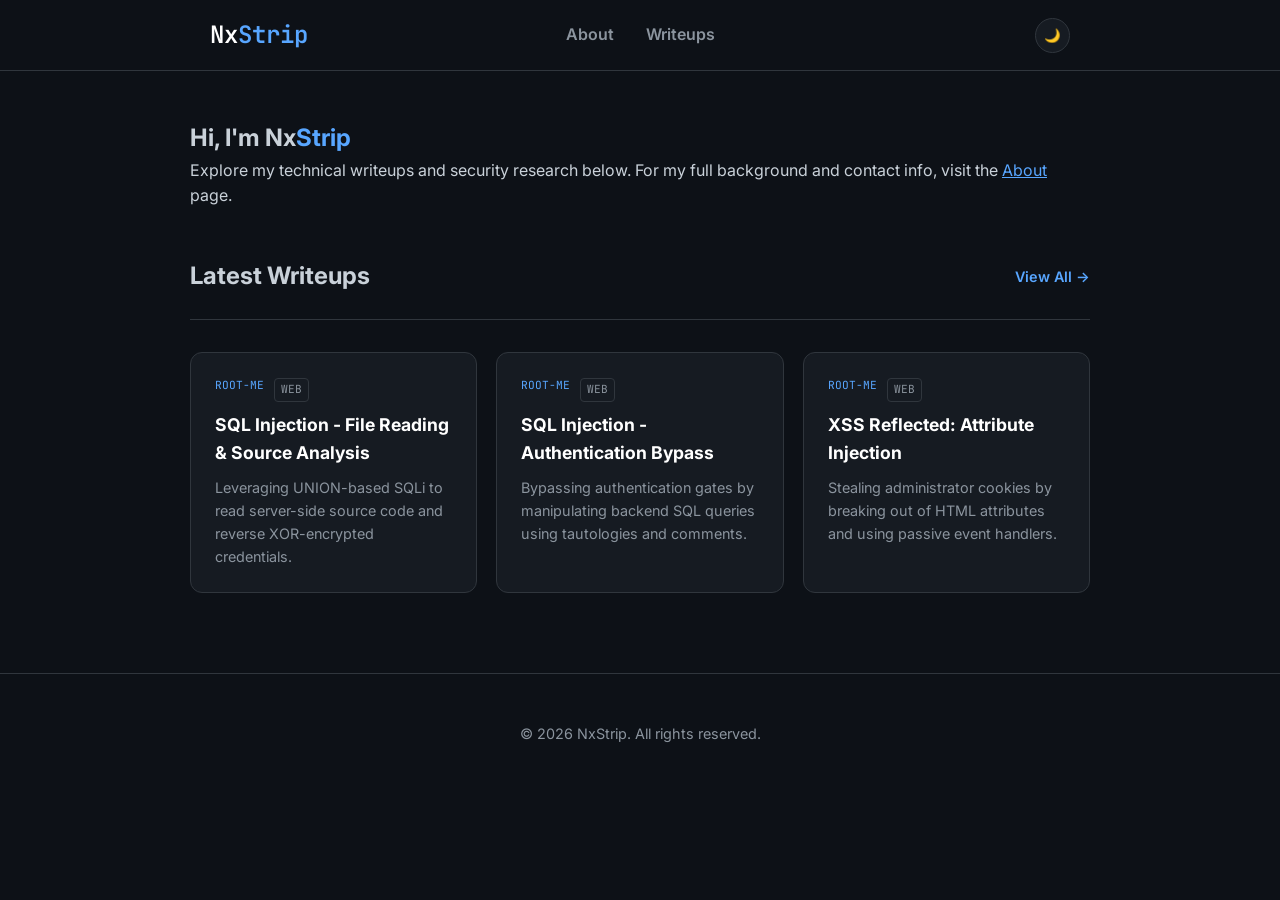
==== commit 7d9d6950: "Update index.html" ====
--- a/index.html
+++ b/index.html
@@ -30,6 +30,8 @@
     <link rel="icon" type="image/x-icon" href="assets/favicon.ico">
     <link rel="icon" type="image/png" href="assets/favicon.png">
     <link rel="apple-touch-icon" sizes="180x180" href="assets/apple-touch-icon.png">
+
+    <link rel="canonical" href="https://nxstrip-writeups.vercel.app/index.html">
     
     <script defer src="/_vercel/insights/script.js"></script>
 </head>
@@ -54,7 +56,7 @@
 
     <section id="about" class="container section-padding">
         <div class="about-content">
-            <h1>Hi, I'm <span class="highlight">NxStrip</span></h1>
+            <h1>Hi, I'm Nx<span class="highlight">Strip</span></h1>
             <p class="bio">Explore my technical writeups and security research below. For my full background and contact info, visit the <a href="https://nxstrip.vercel.app/" class="highlight">About</a> page.</p>
         </div>
     </section>
